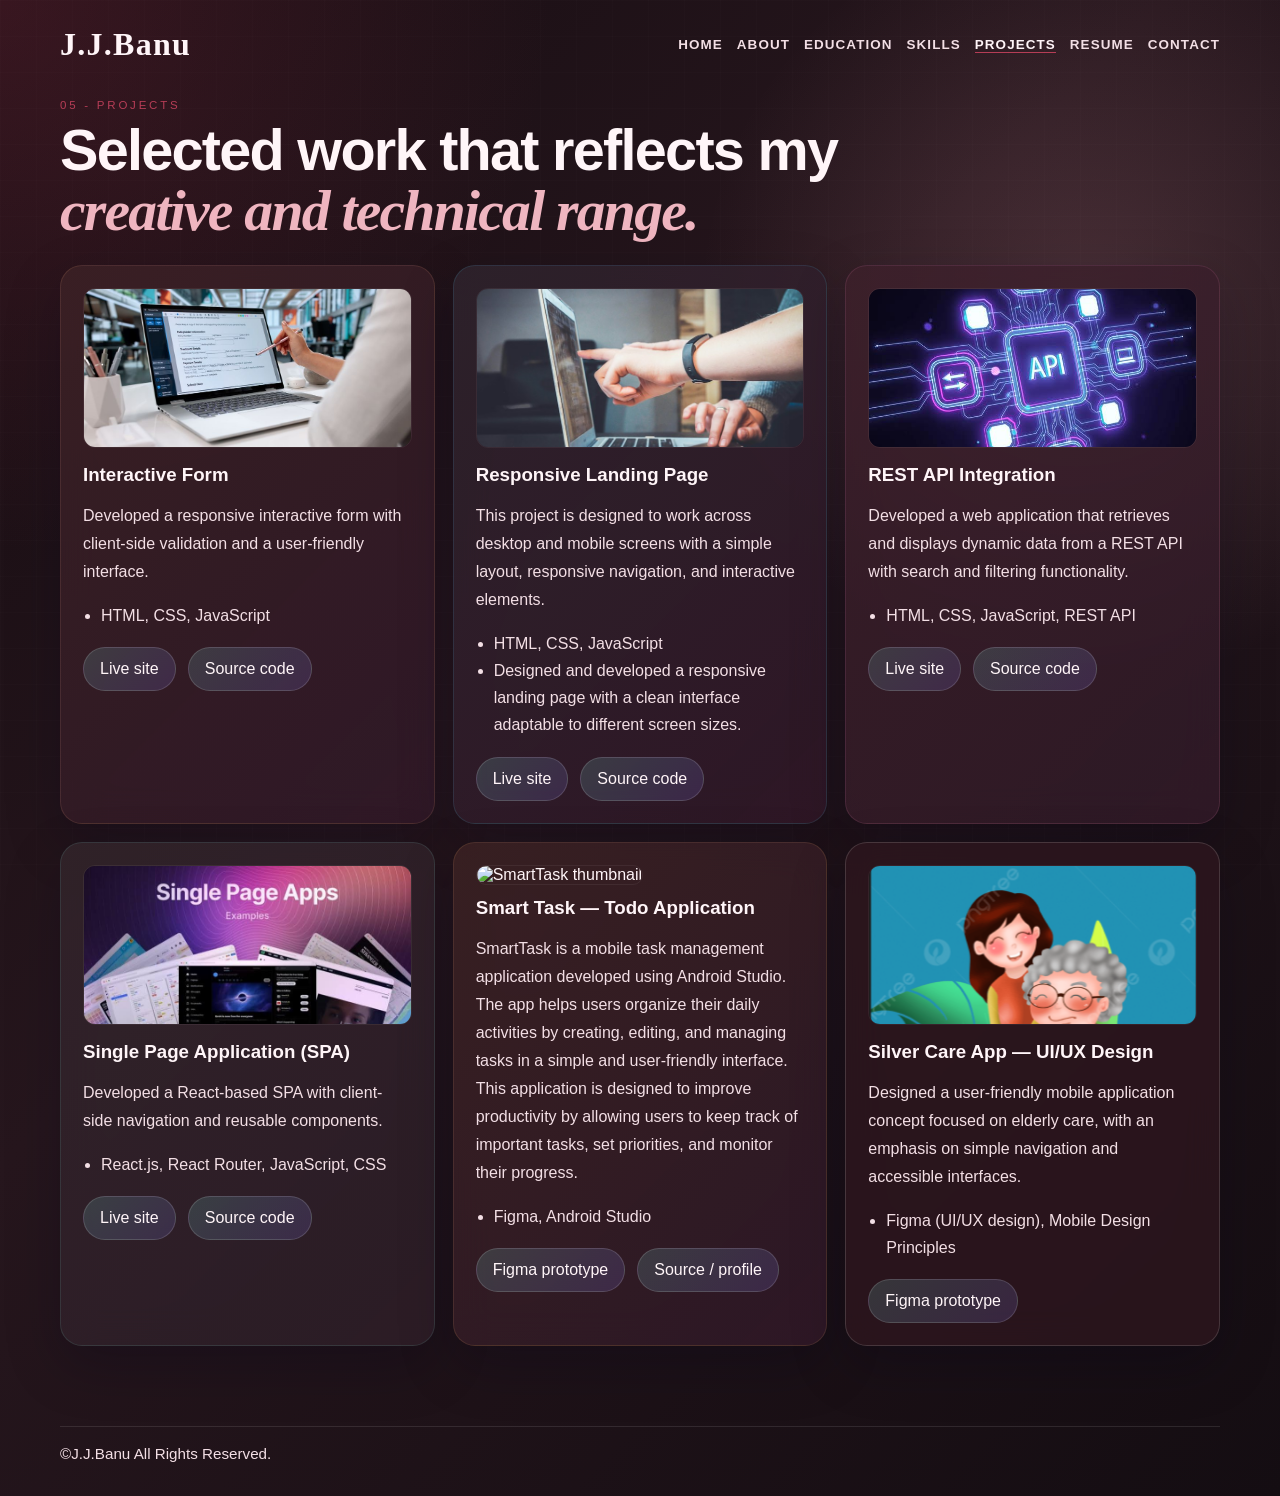
==== projects.html @ f5972b59 "Add files via upload" ====
<!DOCTYPE html>
<html lang="en">
<head>
  <meta charset="UTF-8" />
  <meta name="viewport" content="width=device-width, initial-scale=1.0" />
  <title>Projects | J.J.Banu</title>
  <link rel="stylesheet" href="style.css" />
</head>
<body>
  <header>
    <a class="logo" href="index.html">J.J.Banu</a>
    <nav>
      <a href="index.html">Home</a>
      <a href="about.html">About</a>
      <a href="education.html">Education</a>
      <a href="skills.html">Skills</a>
      <a class="on" href="projects.html">Projects</a>
      <a href="resume.html">Resume</a>
      <a href="contact.html">Contact</a>
    </nav>
  </header>
  <main>
    <section class="page-intro">
      <i>05 - PROJECTS</i>
      <h1>Selected work that reflects my <em>creative and technical range.</em></h1>
    </section>
    <section class="projects-grid">
      <article class="project-card brew-haven">
        <div class="thumb"><img src="images/projects/interactive_form.png" alt="Interactive Form thumbnail"></div>
        <h3>Interactive Form</h3>
        <p>Developed a responsive interactive form with client-side validation and a user-friendly interface.</p>
        <ul>
          <li>HTML, CSS, JavaScript</li>
        </ul>
        <div class="btn-row">
          <a class="btn" href="https://2023t01852.github.io/Interactive-Form/" target="_blank" rel="noopener noreferrer">Live site</a>
          <a class="btn" href="https://github.com/2023t01852" target="_blank" rel="noopener noreferrer">Source code</a>
        </div>
      </article>
      <article class="project-card techwavehub">
        <div class="thumb"><img src="images/projects/RLP.png" alt="Responsive Landing Page thumbnail"></div>
        <h3>Responsive Landing Page</h3>
        <p>This project is designed to work across desktop and mobile screens with a simple layout, responsive navigation, and interactive elements.</p>
        <ul>
          <li>HTML, CSS, JavaScript</li>
          <li>Designed and developed a responsive landing page with a clean interface adaptable to different screen sizes.</li>
        </ul>
        <div class="btn-row">
          <a class="btn" href="https://2023t01852.github.io/Responsive-Landing-Page/" target="_blank" rel="noopener noreferrer">Live site</a>
          <a class="btn" href="https://github.com/2023t01852" target="_blank" rel="noopener noreferrer">Source code</a>
        </div>
      </article>
      <article class="project-card blooming">
        <div class="thumb"><img src="images/projects/API.png" alt="REST API Integration thumbnail"></div>
        <h3>REST API Integration</h3>
        <p>Developed a web application that retrieves and displays dynamic data from a REST API with search and filtering functionality.</p>
        <ul>
          <li>HTML, CSS, JavaScript, REST API</li>
        </ul>
        <div class="btn-row">
          <a class="btn" href="https://2023t01852.github.io/REST-API-Integration/" target="_blank" rel="noopener noreferrer">Live site</a>
          <a class="btn" href="https://github.com/2023t01852" target="_blank" rel="noopener noreferrer">Source code</a>
        </div>
      </article>
      <article class="project-card studyshare">
        <div class="thumb"><img src="images/projects/SPA.png" alt="SPA thumbnail"></div>
        <h3>Single Page Application (SPA)</h3>
        <p>Developed a React-based SPA with client-side navigation and reusable components.</p>
        <ul>
          <li>React.js, React Router, JavaScript, CSS</li>
        </ul>
        <div class="btn-row">
          <a class="btn" href="https://2023t01852.github.io/SPA_Single-Page-Application/" target="_blank" rel="noopener noreferrer">Live site</a>
          <a class="btn" href="https://github.com/2023t01852" target="_blank" rel="noopener noreferrer">Source code</a>
        </div>
      </article>
      <article class="project-card taskmate">
        <div class="thumb"><img src="D:\My Details\Portfolio\My-Portfolio\images\projects\.jpeg" alt="SmartTask thumbnail"></div>
        <h3>Smart Task — Todo Application</h3>
        <p>SmartTask is a mobile task management application developed using Android Studio. The app helps users organize their daily activities by creating, editing, and managing tasks in a simple and user-friendly interface.
This application is designed to improve productivity by allowing users to keep track of important tasks, set priorities, and monitor their progress.
</p>
        <ul>
          <li>Figma, Android Studio</li>
        </ul>
        <div class="btn-row">
          <a class="btn" href="https://www.figma.com/proto/APBTEyWDWgA4y1GtHnS3uF/Assignment-1?page-id=0%3A1&node-id=3-13&p=f&t=LNJRqaqYR9KHb7QL-0&scaling=scale-down&content-scaling=fixed&starting-point-node-id=1%3A4" target="_blank" rel="noopener noreferrer">Figma prototype</a>
          <a class="btn" href="https://github.com/2023t01852" target="_blank" rel="noopener noreferrer">Source / profile</a>
        </div>
      </article>
      <article class="project-card ecotrack">
        <div class="thumb"><img src="images/projects/SCApp.png" alt="Silver Care App thumbnail"></div>
        <h3>Silver Care App — UI/UX Design</h3>
        <p>Designed a user-friendly mobile application concept focused on elderly care, with an emphasis on simple navigation and accessible interfaces.</p>
        <ul>
          <li>Figma (UI/UX design), Mobile Design Principles</li>
        </ul>
        <div class="btn-row">
          <a class="btn" href="https://www.figma.com/proto/r83K4d7qWgE0xeTTPYPrws?node-id=0-1&t=m9XKZWdZhJWWdgj9-6" target="_blank" rel="noopener noreferrer">Figma prototype</a>
        </div>
      </article>
    </section>
  </main>
  <footer>©J.J.Banu All Rights Reserved.</footer>
</body>
</html>
---- style.css ----
:root {
  --bg: #1a1117;
  --panel: rgba(46, 23, 31, 0.76);
  --panel-strong: rgba(46, 23, 31, 0.96);
  --text: #fff5f8;
  --muted: #f3dfe5;
  --accent: #b63d56;
  --accent-2: #efb5c0;
  --border: rgba(255,255,255,0.14);
}
* { box-sizing: border-box; }
html { scroll-behavior: smooth; }
body {
  margin: 0;
  font-family: 'Manrope', Arial, sans-serif;
  color: var(--text);
  background:
    radial-gradient(circle at top left, rgba(163, 52, 77, 0.24), transparent 28%),
    radial-gradient(circle at 85% 20%, rgba(216, 148, 159, 0.2), transparent 24%),
    linear-gradient(135deg, #170d12 0%, #26161d 42%, #140d12 100%);
  min-height: 100vh;
  overflow-x: hidden;
}
body::before {
  content: '';
  position: fixed;
  inset: 0;
  pointer-events: none;
  background-image:
    linear-gradient(rgba(255,255,255,0.06) 1px, transparent 1px),
    linear-gradient(90deg, rgba(255,255,255,0.06) 1px, transparent 1px);
  background-size: 36px 36px;
  opacity: 0.22;
}
header, main, footer {
  width: min(1160px, calc(100% - 48px));
  margin: 0 auto;
}
header {
  display: flex;
  flex-wrap: wrap;
  justify-content: space-between;
  align-items: center;
  padding: 26px 0 12px;
  gap: 18px;
}
.logo {
  text-decoration: none;
  color: var(--text);
  font-family: 'Playfair Display', Georgia, serif;
  font-size: 2rem;
  font-weight: 700;
  letter-spacing: 0.04em;
}
.logo span { color: var(--accent); }
nav { display: flex; flex: 1 1 620px; flex-wrap: wrap; gap: 10px 14px; justify-content: flex-end; }
nav a {
  color: var(--muted);
  text-decoration: none;
  font-size: 0.84rem;
  font-weight: 700;
  letter-spacing: 0.08em;
  text-transform: uppercase;
}
nav a:hover, nav a.on { color: var(--text); border-bottom: 1px solid var(--accent); }
main { padding: 24px 0 80px; }
.page-intro {
  display: flex; flex-direction: column; gap: 10px; margin-bottom: 22px;
  max-width: 900px;
}
.page-intro i {
  font-style: normal;
  color: var(--accent);
  letter-spacing: 0.24em;
  font-size: 0.72rem;
  text-transform: uppercase;
}
.page-intro h1 {
  margin: 0;
  font-size: clamp(2.2rem, 5.4vw, 3.6rem);
  line-height: 1.04;
  letter-spacing: -0.03em;
}
.page-intro h1 em {
  color: var(--accent-2);
  font-family: 'Playfair Display', Georgia, serif;
  font-style: italic;
  font-weight: 600;
}
.hero, .panel, .card, .timeline-item, .project-card, .contact-card, form {
  background: var(--panel);
  border: 1px solid var(--border);
  box-shadow: 0 20px 55px rgba(2, 6, 23, 0.24);
  -webkit-backdrop-filter: blur(18px);
  backdrop-filter: blur(18px);
}
.hero {
  display: grid;
  grid-template-columns: 1.15fr 0.85fr;
  gap: 24px;
  padding: 28px;
  border-radius: 28px;
  min-width: 0;
}
.hero h2 { margin: 0 0 10px; font-size: 1.65rem; }
.hero p, .panel p, .card p, .timeline-item p, .project-card p, .contact-card p, form label, form input, form textarea {
  color: var(--muted);
  line-height: 1.75;
}
.hero img {
  width: 100%;
  max-width: 340px;
  height: min(360px, 72vw);
  min-height: 240px;
  border-radius: 22px;
  object-fit: cover;
  border: 2px solid rgba(255,255,255,0.16);
  justify-self: center;
  box-shadow: 0 18px 40px rgba(0, 0, 0, 0.28);
}
.btn-row { display: flex; flex-wrap: wrap; gap: 12px; margin-top: 18px; }
.btn {
  display: inline-flex;
  align-items: center;
  justify-content: center;
  min-height: 44px;
  padding: 10px 16px;
  border-radius: 999px;
  border: 1px solid var(--border);
  text-decoration: none;
  color: var(--text);
  background: linear-gradient(135deg, rgba(125,231,214,0.16), rgba(140,124,255,0.16));
}
.btn.primary { background: linear-gradient(135deg, var(--accent), var(--accent-2)); color: #07111f; font-weight: 800; }
.stats {
  display: grid; grid-template-columns: repeat(3, minmax(0,1fr)); gap: 12px; margin-top: 22px;
}
.stat {
  padding: 14px;
  border-radius: 16px;
  background: rgba(255,255,255,0.04);
  border: 1px solid rgba(255,255,255,0.08);
}
.stat strong { display: block; font-size: 1.15rem; color: var(--accent); }
.grid, .projects-grid, .cert-grid {
  display: grid; gap: 18px;
}
.grid { grid-template-columns: repeat(2, minmax(0,1fr)); margin-top: 24px; }
.card, .panel, .project-card, .contact-card, .timeline-item, form {
  border-radius: 22px;
  padding: 22px;
  min-width: 0;
}
.card h3, .panel h3, .project-card h3, .contact-card h3 { margin-top: 0; margin-bottom: 8px; }
.tag-list {
  display: flex; flex-wrap: wrap; gap: 8px; margin-top: 12px;
}
.tag-list span {
  border-radius: 999px;
  padding: 7px 10px;
  background: rgba(255,255,255,0.08);
  color: #f9dfe6;
  font-size: 0.8rem;
  font-weight: 600;
}
.timeline {
  position: relative; margin-top: 22px; padding-left: 16px;
}
.timeline::before {
  content: '';
  position: absolute;
  left: 6px;
  top: 4px;
  bottom: 4px;
  width: 2px;
  background: linear-gradient(var(--accent), var(--accent-2));
}
.timeline-item { margin-bottom: 16px; padding-left: 22px; position: relative; }
.timeline-item::before {
  content: '';
  position: absolute; left: -2px; top: 24px; width: 12px; height: 12px; border-radius: 50%; background: var(--accent); box-shadow: 0 0 0 4px rgba(125,231,214,0.2);
}
.projects-grid { grid-template-columns: repeat(3, minmax(0,1fr)); margin-top: 24px; }
.project-card .pill { display: inline-block; margin-bottom: 10px; font-size: 0.76rem; text-transform: uppercase; letter-spacing: 0.2em; color: var(--accent); }
.project-card ul { padding-left: 18px; color: var(--muted); line-height: 1.7; }
.cert-grid { grid-template-columns: repeat(2, minmax(0,1fr)); margin-top: 24px; }
.cert-card { display: flex; flex-direction: column; gap: 12px; }
.cert-card img {
  width: 100%;
  border-radius: 16px;
  border: 1px solid rgba(255,255,255,0.12);
}
.project-card .thumb { margin-bottom: 12px; }
.project-card .thumb img { width: 100%; height: 160px; object-fit: cover; border-radius: 12px; border: 1px solid rgba(255,255,255,0.06); }
.project-card h3, .project-card p, .project-card li, .contact-card a { overflow-wrap: anywhere; }
.contact-wrap {
  display: grid; grid-template-columns: 0.95fr 1.05fr; gap: 18px; margin-top: 24px;
}
.resume-preview { margin-top: 18px; }
.resume-frame {
  width: 100%;
  height: clamp(440px, 78vh, 900px);
  margin-top: 16px;
  border: 0;
  border-radius: 16px;
}

/* Unique backgrounds for project cards */
.project-card.brew-haven {
  background: linear-gradient(135deg, rgba(255,183,128,0.06), rgba(125,85,255,0.04)), var(--panel);
  border-color: rgba(255,183,128,0.12);
}
.project-card.techwavehub {
  background: linear-gradient(135deg, rgba(72,219,251,0.06), rgba(124,58,237,0.04)), var(--panel);
  border-color: rgba(72,219,251,0.12);
}
.project-card.blooming {
  background: linear-gradient(135deg, rgba(255,147,193,0.06), rgba(140,124,255,0.04)), var(--panel);
  border-color: rgba(255,147,193,0.12);
}
.project-card.studyshare {
  background: linear-gradient(135deg, rgba(125,231,214,0.06), rgba(64,196,255,0.04)), var(--panel);
  border-color: rgba(125,231,214,0.12);
}
.project-card.taskmate {
  background: linear-gradient(135deg, rgba(255,189,105,0.06), rgba(130,100,255,0.04)), var(--panel);
  border-color: rgba(255,189,105,0.12);
}
.project-card.learn-basic {
  background: linear-gradient(135deg, rgba(100,180,255,0.06), rgba(255,236,148,0.04)), var(--panel);
  border-color: rgba(100,180,255,0.12);
}
.contact-card a { color: var(--accent); text-decoration: none; }
form { display: grid; gap: 12px; }
form label { font-size: 0.95rem; }
form input, form textarea {
  width: 100%; border: 1px solid rgba(255,255,255,0.12); border-radius: 12px; padding: 12px 14px; color: var(--text); background: rgba(255,255,255,0.04);
}
form textarea { min-height: 115px; resize: vertical; }
footer {
  padding: 18px 0 34px;
  color: var(--muted);
  border-top: 1px solid rgba(255,255,255,0.1);
  font-size: 0.95rem;
}
@media (max-width: 900px) {
  header { align-items: flex-start; }
  nav { justify-content: flex-start; flex-basis: 100%; }
  .hero, .contact-wrap { grid-template-columns: 1fr; }
  .hero img { order: -1; justify-self: start; }
  .projects-grid, .cert-grid { grid-template-columns: repeat(2, minmax(0, 1fr)); }
  .grid { grid-template-columns: repeat(2, minmax(0, 1fr)); }
}
@media (max-width: 640px) {
  header, main, footer { width: min(100% - 28px, 520px); }
  header { padding-top: 18px; }
  .logo { font-size: 1.7rem; }
  nav { gap: 8px 12px; }
  nav a { font-size: 0.73rem; letter-spacing: 0.05em; }
  main { padding-top: 20px; padding-bottom: 56px; }
  .page-intro { gap: 8px; margin-bottom: 18px; }
  .page-intro i { font-size: 0.65rem; letter-spacing: 0.16em; }
  .page-intro h1 { font-size: clamp(2rem, 10vw, 2.8rem); }
  .hero, .card, .panel, .project-card, .contact-card, .timeline-item, form { padding: 18px; }
  .hero { gap: 18px; border-radius: 20px; }
  .hero img { height: min(330px, 82vw); min-height: 220px; }
  .hero h2 { font-size: 1.35rem; }
  .stats, .grid, .projects-grid, .cert-grid { grid-template-columns: 1fr; }
  .btn-row { align-items: stretch; }
  .btn { flex: 1 1 180px; }
  .contact-wrap { gap: 14px; margin-top: 18px; }
  .resume-frame { height: 70vh; min-height: 420px; }
  footer { font-size: 0.82rem; }
}
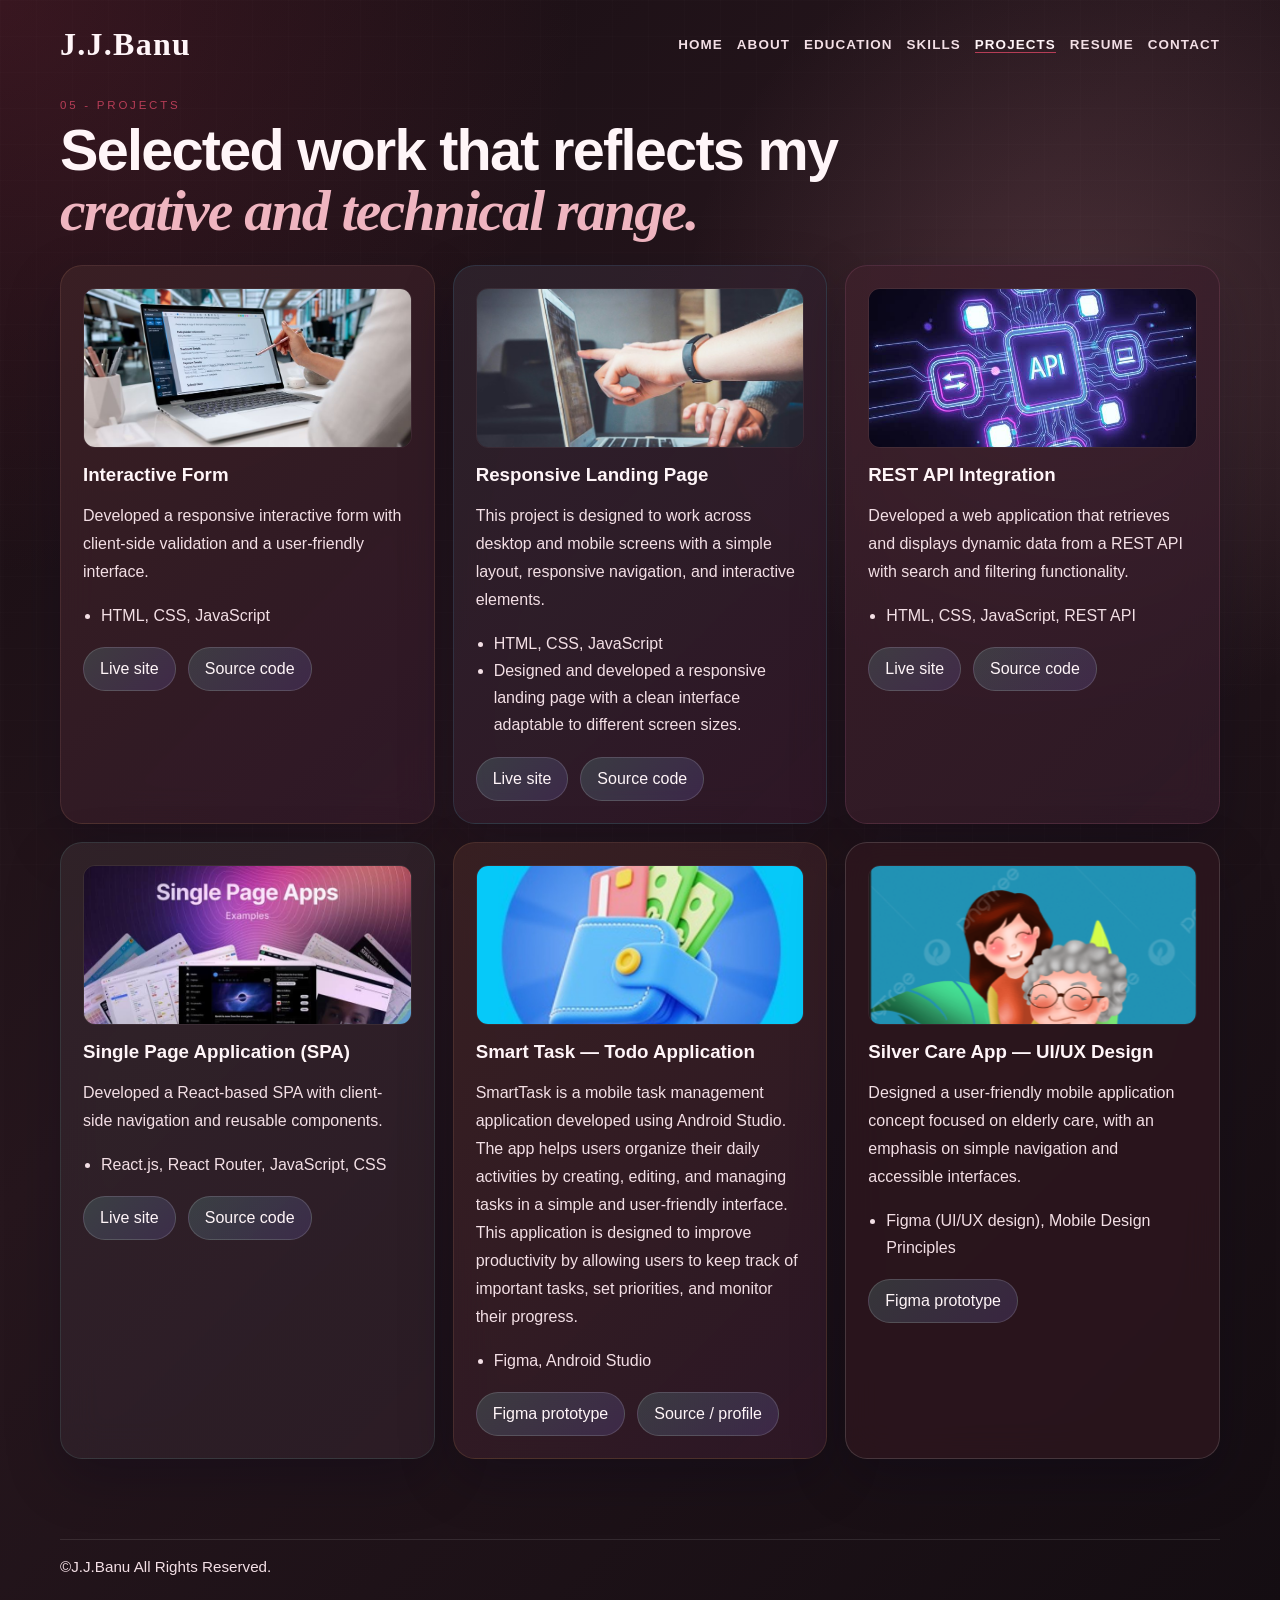
==== commit ac6c0c4a: "Update projects.html" ====
--- a/projects.html
+++ b/projects.html
@@ -75,7 +75,7 @@
         </div>
       </article>
       <article class="project-card taskmate">
-        <div class="thumb"><img src="D:\My Details\Portfolio\My-Portfolio\images\projects\.jpeg" alt="SmartTask thumbnail"></div>
+        <div class="thumb"><img src="images/projects/ST.png" alt="SmartTask thumbnail"></div>
         <h3>Smart Task — Todo Application</h3>
         <p>SmartTask is a mobile task management application developed using Android Studio. The app helps users organize their daily activities by creating, editing, and managing tasks in a simple and user-friendly interface.
 This application is designed to improve productivity by allowing users to keep track of important tasks, set priorities, and monitor their progress.
@@ -103,4 +103,4 @@
   </main>
   <footer>©J.J.Banu All Rights Reserved.</footer>
 </body>
-</html>+</html>
